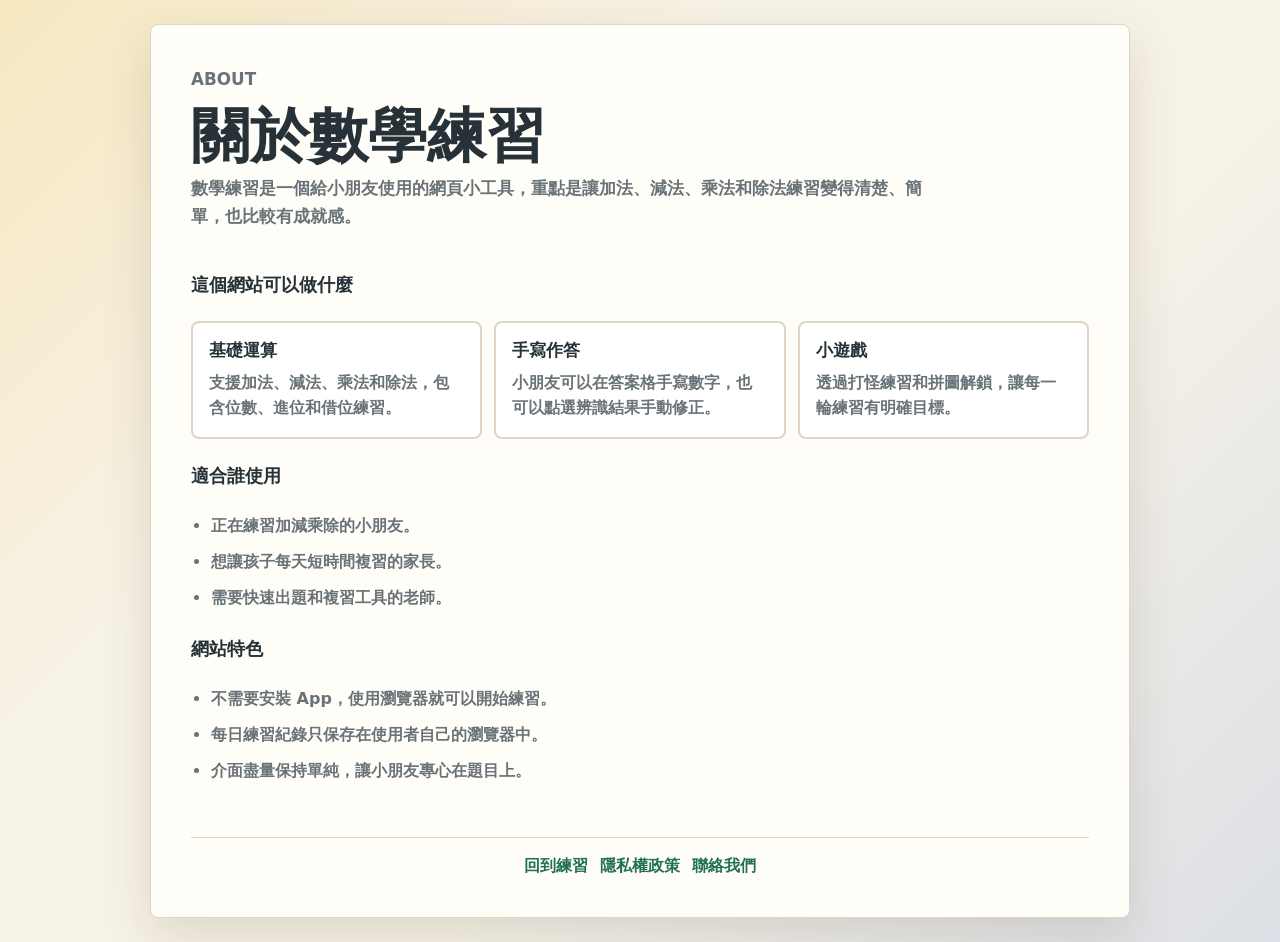
==== about.html @ b7ae51c9 "Prepare site for AdSense review" ====
<!doctype html>
<html lang="zh-Hant">
  <head>
    <meta charset="utf-8" />
    <meta name="viewport" content="width=device-width, initial-scale=1" />
    <title>關於｜數學練習</title>
    <link rel="stylesheet" href="style.css" />
  </head>
  <body>
    <main class="app-shell">
      <section class="practice-panel content-panel">
        <header class="page-header">
          <p class="eyebrow">About</p>
          <h1>關於數學練習</h1>
          <p>
            數學練習是一個給小朋友使用的網頁小工具，重點是讓加法、減法、乘法和除法練習變得清楚、簡單，也比較有成就感。
          </p>
        </header>

        <section class="content-section">
          <h2>這個網站可以做什麼</h2>
          <div class="info-grid">
            <div class="info-card">
              <strong>基礎運算</strong>
              <span>支援加法、減法、乘法和除法，包含位數、進位和借位練習。</span>
            </div>
            <div class="info-card">
              <strong>手寫作答</strong>
              <span>小朋友可以在答案格手寫數字，也可以點選辨識結果手動修正。</span>
            </div>
            <div class="info-card">
              <strong>小遊戲</strong>
              <span>透過打怪練習和拼圖解鎖，讓每一輪練習有明確目標。</span>
            </div>
          </div>
        </section>

        <section class="content-section">
          <h2>適合誰使用</h2>
          <ul>
            <li>正在練習加減乘除的小朋友。</li>
            <li>想讓孩子每天短時間複習的家長。</li>
            <li>需要快速出題和複習工具的老師。</li>
          </ul>
        </section>

        <section class="content-section">
          <h2>網站特色</h2>
          <ul>
            <li>不需要安裝 App，使用瀏覽器就可以開始練習。</li>
            <li>每日練習紀錄只保存在使用者自己的瀏覽器中。</li>
            <li>介面盡量保持單純，讓小朋友專心在題目上。</li>
          </ul>
        </section>

        <footer class="site-footer">
          <a href="index.html">回到練習</a>
          <a href="privacy.html">隱私權政策</a>
          <a href="contact.html">聯絡我們</a>
        </footer>
      </section>
    </main>
  </body>
</html>
---- style.css ----
:root {
  color-scheme: light;
  --bg: #f7f2e7;
  --panel: #fffdf8;
  --ink: #263238;
  --muted: #6a7378;
  --line: #dfd5c4;
  --green: #2f8f6f;
  --green-dark: #227157;
  --coral: #e96f55;
  --yellow: #f7c948;
  --blue: #4c7bd9;
  --shadow: 0 18px 50px rgba(63, 49, 28, 0.14);
  font-family: "Segoe UI", system-ui, -apple-system, BlinkMacSystemFont, sans-serif;
}

* {
  box-sizing: border-box;
}

body {
  margin: 0;
  min-height: 100vh;
  background:
    linear-gradient(135deg, rgba(247, 201, 72, 0.24), transparent 34%),
    linear-gradient(315deg, rgba(76, 123, 217, 0.16), transparent 38%),
    var(--bg);
  color: var(--ink);
}

button,
input {
  font: inherit;
}

.app-shell {
  min-height: 100vh;
  display: grid;
  place-items: center;
  padding: 24px;
}

.practice-panel {
  width: min(980px, 100%);
  background: var(--panel);
  border: 1px solid var(--line);
  border-radius: 8px;
  box-shadow: var(--shadow);
  padding: clamp(20px, 4vw, 40px);
}

.content-panel {
  display: grid;
  gap: 24px;
}

.topbar {
  display: flex;
  align-items: flex-start;
  justify-content: space-between;
  gap: 16px;
  margin-bottom: 28px;
}

.top-actions {
  display: grid;
  justify-items: end;
  gap: 8px;
}

.eyebrow {
  margin: 0 0 4px;
  color: var(--green);
  font-weight: 800;
  text-transform: uppercase;
  letter-spacing: 0;
  font-size: 0.82rem;
}

h1,
h2,
p {
  margin-top: 0;
}

h1 {
  margin-bottom: 0;
  font-size: clamp(2rem, 7vw, 4.5rem);
  line-height: 0.95;
}

h2 {
  margin-bottom: 12px;
  font-size: 1.15rem;
}

h3 {
  margin: 0 0 8px;
  font-size: 1rem;
}

.stars {
  min-width: 128px;
  min-height: 36px;
  color: var(--yellow);
  font-size: 1.45rem;
  font-weight: 900;
  text-align: right;
  text-shadow: 0 1px 0 rgba(0, 0, 0, 0.08);
}

.setup-view,
.settings-view,
.quiz-view,
.puzzle-view,
.recite-view,
.result-view {
  display: grid;
  gap: 24px;
}

.field-group {
  display: grid;
  gap: 12px;
}

.mode-grid,
.mini-game-grid,
.segmented,
.times-grid {
  display: grid;
  gap: 8px;
}

.mode-grid {
  grid-template-columns: repeat(4, minmax(0, 1fr));
  gap: 12px;
}

.mini-game-grid {
  grid-template-columns: repeat(2, minmax(0, 1fr));
  gap: 12px;
}

.segmented {
  grid-template-columns: repeat(3, minmax(0, 1fr));
}

.two-options {
  grid-template-columns: repeat(3, minmax(0, 1fr));
}

.mini-operation-options {
  grid-template-columns: repeat(4, minmax(0, 1fr));
}

.times-grid {
  grid-template-columns: repeat(9, minmax(0, 1fr));
}

.mode-card,
.segmented label,
.times-grid label,
.option-card {
  cursor: pointer;
  border: 2px solid var(--line);
  background: #ffffff;
  border-radius: 8px;
  transition:
    border-color 140ms ease,
    transform 140ms ease,
    box-shadow 140ms ease;
}

.mode-card {
  min-height: 116px;
  display: grid;
  grid-template-columns: auto 1fr;
  align-content: center;
  align-items: center;
  column-gap: 14px;
  row-gap: 4px;
  padding: 18px;
}

.game-mode-card {
  grid-column: 1 / -1;
}

.mode-symbol {
  grid-row: span 2;
  width: 58px;
  min-height: 58px;
  display: grid;
  place-items: center;
  border-radius: 999px;
  background: #fff6df;
  color: var(--green);
  font-size: 1.75rem;
  font-weight: 950;
  line-height: 1;
}

.mode-card span {
  font-size: 1.2rem;
  font-weight: 950;
}

.mode-card small {
  color: var(--muted);
  font-weight: 800;
}

.segmented label,
.times-grid label {
  min-height: 48px;
  display: grid;
  place-items: center;
  padding: 8px;
  font-weight: 800;
}

.mode-card input,
.segmented input,
.times-grid input,
.option-card input {
  position: absolute;
  opacity: 0;
  pointer-events: none;
}

.mode-card:has(input:checked),
.segmented label:has(input:checked),
.times-grid label:has(input:checked),
.option-card:has(input:checked) {
  border-color: var(--green);
  box-shadow: 0 8px 20px rgba(47, 143, 111, 0.14);
}

.mode-card:hover,
.segmented label:hover,
.times-grid label:hover,
.option-card:hover {
  transform: translateY(-1px);
}

.wide-option {
  grid-column: span 2;
  min-width: 0;
}

.option-grid {
  display: grid;
  grid-template-columns: repeat(4, minmax(0, 1fr));
  gap: 12px;
}

.option-card {
  min-height: 92px;
  display: grid;
  align-content: center;
  gap: 4px;
  padding: 16px;
}

.option-card span {
  font-size: 1.05rem;
  font-weight: 900;
}

.option-card small {
  color: var(--muted);
  font-weight: 700;
}

.difficulty-grid,
.settings-grid {
  display: grid;
  grid-template-columns: 1fr;
  gap: 12px;
}

.toggle-card {
  min-height: 86px;
  display: grid;
  align-content: center;
  gap: 4px;
  cursor: pointer;
  border: 2px solid var(--line);
  border-radius: 8px;
  padding: 14px 16px;
  background: #ffffff;
}

.toggle-card > input {
  position: absolute;
  opacity: 0;
  pointer-events: none;
}

.toggle-card:has(input:checked) {
  border-color: var(--green);
  box-shadow: 0 8px 20px rgba(47, 143, 111, 0.14);
}

.toggle-card span {
  font-size: 1.05rem;
  font-weight: 950;
}

.toggle-card small {
  color: var(--muted);
  font-weight: 800;
}

.time-input {
  width: 78px;
  min-height: 34px;
  border: 2px solid var(--line);
  border-radius: 8px;
  padding: 0 8px;
  background: #ffffff;
  color: var(--ink);
  font-weight: 950;
  text-align: center;
}

.settings-header {
  display: flex;
  align-items: center;
  justify-content: space-between;
  gap: 12px;
}

.settings-header h2 {
  margin-bottom: 0;
}

.version-card {
  min-height: 76px;
  display: grid;
  grid-template-columns: 1fr auto;
  align-items: center;
  gap: 12px;
  border: 2px solid var(--line);
  border-radius: 8px;
  padding: 14px 16px;
  background: #ffffff;
}

.version-card span {
  color: var(--muted);
  font-weight: 900;
}

.version-card strong {
  color: var(--green);
  font-size: 1.2rem;
}

.daily-card {
  display: grid;
  gap: 8px;
  border: 2px solid rgba(76, 123, 217, 0.24);
  border-radius: 8px;
  padding: 14px 16px;
  background: rgba(76, 123, 217, 0.06);
}

.daily-card h2 {
  margin-bottom: 0;
}

#dailySummary {
  color: var(--muted);
  font-weight: 850;
}

.daily-empty {
  display: grid;
  gap: 4px;
}

.daily-empty strong {
  color: var(--ink);
  font-size: 1.08rem;
}

.daily-empty span {
  color: var(--muted);
}

.daily-stats {
  display: grid;
  grid-template-columns: repeat(3, minmax(0, 1fr));
  gap: 8px;
}

.daily-stats div {
  min-height: 78px;
  display: grid;
  place-items: center;
  gap: 2px;
  border-radius: 8px;
  background: #ffffff;
  border: 1px solid rgba(76, 123, 217, 0.18);
}

.daily-stats strong {
  color: var(--blue);
  font-size: clamp(1.8rem, 6vw, 2.4rem);
  line-height: 1;
}

.daily-stats span {
  color: var(--muted);
  font-size: 0.82rem;
  font-weight: 900;
}

.primary-button,
.secondary-button {
  min-height: 52px;
  border: 0;
  border-radius: 8px;
  padding: 0 20px;
  font-weight: 900;
  cursor: pointer;
}

.primary-button {
  background: var(--green);
  color: white;
}

.primary-button:hover {
  background: var(--green-dark);
}

.secondary-button {
  background: #f0e7d7;
  color: var(--ink);
}

.secondary-button:disabled,
.primary-button:disabled {
  cursor: not-allowed;
  opacity: 0.56;
}

.compact-button {
  min-height: 42px;
  padding: 0 14px;
}

.quiz-actions {
  display: flex;
  justify-content: flex-end;
}

.recite-header {
  display: flex;
  align-items: center;
  justify-content: space-between;
  gap: 12px;
}

.recite-switcher {
  display: flex;
  gap: 8px;
}

.recite-card {
  display: grid;
  gap: 18px;
  border: 2px solid var(--line);
  border-radius: 8px;
  padding: clamp(16px, 4vw, 32px);
  background: #ffffff;
}

.recite-card h2 {
  margin-bottom: 0;
  font-size: clamp(1.8rem, 5vw, 3rem);
}

.recite-list {
  display: grid;
  gap: 8px;
}

.recite-row {
  min-height: 64px;
  display: grid;
  grid-template-columns: 1fr auto;
  align-items: center;
  gap: 16px;
  border: 2px solid var(--line);
  border-radius: 8px;
  padding: 10px 18px;
  background: #fffdf8;
  font-size: clamp(1.6rem, 5vw, 2.6rem);
  font-weight: 950;
}

.recite-row strong {
  min-width: 84px;
  color: var(--green);
  text-align: right;
}

.recite-row .hidden-answer {
  color: var(--coral);
}

.progress-row {
  display: flex;
  justify-content: space-between;
  gap: 16px;
  color: var(--muted);
  font-weight: 800;
}

.timer-text {
  color: var(--coral);
}

.progress-bar {
  height: 12px;
  overflow: hidden;
  background: #ece2d1;
  border-radius: 999px;
}

#progressFill {
  width: 0%;
  height: 100%;
  background: var(--blue);
  transition: width 180ms ease;
}

.question-card {
  display: grid;
  gap: 20px;
  padding: clamp(14px, 3vw, 28px);
  background: #ffffff;
  border: 1px solid var(--line);
  border-radius: 8px;
}

.question {
  min-height: 520px;
  display: grid;
  place-items: center;
  text-align: center;
  font-size: clamp(2.2rem, 9vw, 5rem);
  font-weight: 950;
  line-height: 1;
}

.monster-view {
  display: grid;
  gap: 18px;
}

.puzzle-view {
  display: grid;
  gap: 18px;
}

.monster-hud {
  display: flex;
  justify-content: space-between;
  gap: 16px;
  color: var(--muted);
  font-weight: 900;
}

.puzzle-hud {
  display: flex;
  justify-content: space-between;
  gap: 16px;
  color: var(--muted);
  font-weight: 900;
}

.monster-card {
  display: grid;
  gap: 20px;
  border: 2px solid var(--line);
  border-radius: 8px;
  padding: clamp(16px, 4vw, 30px);
  background: #ffffff;
}

.puzzle-card {
  display: grid;
  gap: 18px;
  border: 2px solid var(--line);
  border-radius: 8px;
  padding: clamp(16px, 4vw, 30px);
  background: #ffffff;
}

.puzzle-board {
  width: min(420px, 100%);
  justify-self: center;
  display: grid;
  grid-template-columns: repeat(3, minmax(0, 1fr));
  gap: 4px;
  padding: 6px;
  border-radius: 8px;
  background: #f0e7d7;
}

.puzzle-piece {
  aspect-ratio: 1;
  display: grid;
  place-items: center;
  border: 2px dashed rgba(38, 50, 56, 0.22);
  border-radius: 8px;
  background: #fffdf8;
  color: var(--muted);
  font-size: clamp(2rem, 10vw, 3.2rem);
  font-weight: 950;
  transition:
    transform 160ms ease,
    border-color 160ms ease,
    background 160ms ease;
}

.puzzle-piece.unlocked {
  border-style: solid;
  border-color: rgba(38, 50, 56, 0.28);
  background-image: var(--puzzle-image);
  background-size: 300% 300%;
  background-position: var(--piece-position);
  background-repeat: no-repeat;
  transform: scale(1.02);
}

.puzzle-question {
  text-align: center;
  font-size: clamp(2.4rem, 8vw, 4.8rem);
  font-weight: 950;
  line-height: 1;
}

.monster-scene {
  display: grid;
  justify-items: center;
  gap: 12px;
}

.monster {
  width: min(180px, 42vw);
  aspect-ratio: 1;
  display: grid;
  place-items: center;
  border: 6px solid var(--ink);
  border-radius: 24px 24px 42px 42px;
  background: #fff6df;
  color: var(--ink);
  font-size: clamp(3rem, 12vw, 5.4rem);
  font-weight: 950;
  transition:
    transform 160ms ease,
    background 160ms ease;
}

.monster.hit {
  background: rgba(47, 143, 111, 0.16);
  transform: translateY(-8px) rotate(-4deg);
}

.monster.miss {
  background: rgba(233, 111, 85, 0.16);
  transform: translateX(6px) rotate(3deg);
}

.monster-health {
  width: min(420px, 100%);
  height: 16px;
  overflow: hidden;
  border-radius: 999px;
  background: #f0e7d7;
}

#monsterHealthFill {
  width: 100%;
  height: 100%;
  background: var(--coral);
  transition: width 180ms ease;
}

.monster-question {
  text-align: center;
  font-size: clamp(2.7rem, 9vw, 5.4rem);
  font-weight: 950;
  line-height: 1;
}

.choice-grid {
  display: grid;
  grid-template-columns: repeat(2, minmax(0, 1fr));
  gap: 12px;
}

.choice-grid button {
  min-height: 76px;
  border: 2px solid var(--line);
  border-radius: 8px;
  background: #fffdf8;
  color: var(--ink);
  font-size: clamp(1.8rem, 6vw, 3rem);
  font-weight: 950;
  cursor: pointer;
}

.choice-grid button:hover {
  border-color: var(--green);
  box-shadow: 0 8px 20px rgba(47, 143, 111, 0.14);
}

.worksheet {
  position: relative;
  --cell-size: clamp(82px, 12vw, 120px);
  --operator-col: 58px;
  width: min(760px, 100%);
  display: grid;
  grid-template-columns: var(--operator-col) repeat(var(--columns), var(--cell-size));
  gap: 10px;
  justify-content: center;
  justify-self: center;
  align-items: end;
  font-variant-numeric: tabular-nums;
  margin-bottom: 54px;
}

.worksheet-row {
  display: contents;
}

.worksheet-cell {
  min-height: 76px;
  display: grid;
  place-items: center;
}

.worksheet-spacer {
  min-height: 1px;
}

.operator {
  color: var(--ink);
  font-size: clamp(2rem, 7vw, 4.5rem);
  line-height: 1;
}

.digit {
  width: 100%;
  text-align: center;
}

.carry-canvas,
.answer-canvas,
.scratch-canvas {
  width: 100%;
  border: 2px solid var(--line);
  border-radius: 8px;
  background: #ffffff;
  touch-action: none;
}

.carry-canvas {
  aspect-ratio: 1;
  min-height: 58px;
  border-style: dashed;
}

.answer-canvas {
  aspect-ratio: 1;
  min-height: 102px;
}

.scratch-canvas {
  aspect-ratio: 1.2;
  min-height: 96px;
  border-style: dashed;
}

.long-division-scratch .scratch-canvas {
  background:
    linear-gradient(90deg, transparent 49%, rgba(76, 123, 217, 0.18) 49%, rgba(76, 123, 217, 0.18) 51%, transparent 51%),
    #ffffff;
}

.preview-cell {
  min-height: 34px;
  border: 0;
  background: transparent;
  color: var(--blue);
  font-size: 1.35rem;
  font-weight: 950;
  line-height: 1;
  cursor: pointer;
  display: grid;
  gap: 2px;
  place-items: center;
}

.preview-cell::after {
  content: "點我改";
  color: var(--muted);
  font-size: 0.72rem;
  font-weight: 800;
}

.preview-cell.empty {
  color: var(--muted);
  opacity: 0.35;
}

.preview-cell.empty::after {
  content: "辨識";
}

.preview-cell.manual {
  color: var(--green);
}

.preview-cell.manual::after {
  content: "已修改";
  color: var(--green);
}

.digit-chooser {
  position: absolute;
  left: 50%;
  bottom: -58px;
  z-index: 4;
  width: min(420px, calc(100% - 20px));
  display: grid;
  grid-template-columns: repeat(10, minmax(0, 1fr));
  gap: 6px;
  padding: 8px;
  border: 2px solid var(--line);
  border-radius: 8px;
  background: #fffaf0;
  box-shadow: 0 10px 28px rgba(63, 49, 28, 0.16);
  transform: translateX(-50%);
}

.digit-chooser button {
  min-height: 38px;
  border: 0;
  border-radius: 6px;
  background: #ffffff;
  color: var(--ink);
  font-size: 1rem;
  font-weight: 950;
  cursor: pointer;
}

.digit-chooser button:hover {
  background: #f0e7d7;
}

.worksheet-line {
  grid-column: 1 / -1;
  height: 8px;
  border-top: 6px solid var(--ink);
  border-radius: 999px;
}

.horizontal-question {
  position: relative;
  width: min(760px, 100%);
  display: grid;
  gap: 22px;
  justify-items: center;
  margin-bottom: 54px;
}

.horizontal-equation {
  font-size: clamp(3rem, 10vw, 5.8rem);
  font-weight: 950;
  line-height: 1;
  text-align: center;
}

.horizontal-answer {
  width: min(420px, 100%);
  display: grid;
  grid-template-columns: repeat(var(--columns), minmax(86px, 1fr));
  gap: 10px;
}

.horizontal-answer .answer-canvas {
  min-height: 118px;
}

.horizontal-answer .preview-cell {
  min-height: 44px;
}

.long-division-question {
  position: relative;
  width: min(760px, 100%);
  display: grid;
  justify-items: center;
  margin-bottom: 54px;
}

.long-division-grid {
  display: grid;
  grid-template-columns: auto auto;
  gap: 10px 14px;
  align-items: end;
}

.long-division-spacer {
  min-width: 64px;
}

.long-division-answer {
  display: grid;
  grid-template-columns: repeat(var(--columns), minmax(96px, 1fr));
  gap: 10px;
}

.long-division-placeholder {
  min-height: 1px;
}

.long-division-answer .answer-canvas {
  min-height: 120px;
}

.long-division-answer .preview-cell {
  min-height: 44px;
}

.long-division-scratch {
  width: 100%;
  display: grid;
  grid-template-columns: repeat(var(--columns), minmax(0, 1fr));
  gap: 10px;
  margin-top: 8px;
}

.long-divisor {
  min-width: 64px;
  display: grid;
  place-items: center;
  font-size: clamp(3rem, 9vw, 5.2rem);
  font-weight: 950;
  line-height: 1;
}

.long-dividend {
  width: 100%;
  min-width: 0;
  display: grid;
  grid-template-columns: repeat(var(--columns), minmax(96px, 1fr));
  gap: 10px;
  border-top: 6px solid var(--ink);
  border-left: 6px solid var(--ink);
  border-top-left-radius: 8px;
  padding: 16px 0 12px;
  text-align: center;
  font-size: clamp(3rem, 9vw, 5.2rem);
  font-weight: 950;
  line-height: 1;
}

.long-dividend-digit {
  display: grid;
  place-items: center;
  border-left: 1px dashed rgba(76, 123, 217, 0.18);
}

.long-dividend-digit:first-child {
  border-left: 0;
}

#answerForm {
  display: grid;
  grid-template-columns: 1fr 1fr;
  gap: 10px;
  align-items: center;
}

.feedback {
  min-height: 0;
  margin: 0;
  font-weight: 900;
  color: var(--muted);
}

.feedback-card {
  display: grid;
  place-items: center;
  min-height: 96px;
  border: 2px solid currentColor;
  border-radius: 8px;
  padding: 18px;
  text-align: center;
  font-size: clamp(1.7rem, 5vw, 2.7rem);
  line-height: 1.2;
}

.feedback.correct {
  color: var(--green);
  background: rgba(47, 143, 111, 0.08);
}

.feedback.wrong {
  color: var(--coral);
  background: rgba(233, 111, 85, 0.08);
}

.result-view {
  text-align: center;
  place-items: center;
}

.result-score {
  color: var(--green);
  font-size: clamp(3rem, 12vw, 6rem);
  font-weight: 950;
  line-height: 1;
}

.result-view p {
  color: var(--muted);
  font-size: 1.15rem;
  font-weight: 800;
}

.review-panel {
  width: min(720px, 100%);
  display: grid;
  gap: 12px;
  text-align: left;
}

.review-panel h2 {
  margin-bottom: 0;
}

.review-list {
  display: grid;
  gap: 8px;
}

.review-row {
  display: grid;
  grid-template-columns: auto 1fr;
  gap: 4px 12px;
  align-items: center;
  border: 2px solid var(--line);
  border-radius: 8px;
  padding: 12px;
  background: #ffffff;
}

.review-row span {
  color: var(--muted);
  font-weight: 900;
}

.review-row strong {
  font-size: 1.15rem;
}

.review-row small {
  grid-column: 2;
  color: var(--muted);
  font-weight: 800;
}

.review-row.correct {
  border-color: rgba(47, 143, 111, 0.35);
}

.review-row.wrong {
  border-color: rgba(233, 111, 85, 0.45);
}

.review-row.wrong small {
  color: var(--coral);
}

.result-actions {
  display: flex;
  gap: 12px;
  flex-wrap: wrap;
  justify-content: center;
}

.site-footer {
  display: flex;
  gap: 12px;
  flex-wrap: wrap;
  justify-content: center;
  margin-top: 28px;
  padding-top: 18px;
  border-top: 1px solid var(--line);
}

.site-footer a,
.text-link {
  color: var(--green-dark);
  font-weight: 900;
  text-decoration: none;
}

.site-footer a:hover,
.text-link:hover {
  text-decoration: underline;
}

.page-header {
  display: grid;
  gap: 10px;
}

.page-header h1 {
  font-size: clamp(2rem, 6vw, 3.7rem);
}

.page-header p {
  max-width: 760px;
  color: var(--muted);
  font-size: 1.05rem;
  font-weight: 750;
  line-height: 1.7;
}

.content-section {
  display: grid;
  gap: 12px;
}

.content-section p,
.content-section li {
  color: var(--muted);
  font-weight: 720;
  line-height: 1.75;
}

.content-section ul {
  display: grid;
  gap: 8px;
  margin: 0;
  padding-left: 1.25rem;
}

.info-grid {
  display: grid;
  grid-template-columns: repeat(3, minmax(0, 1fr));
  gap: 12px;
}

.info-card {
  display: grid;
  gap: 8px;
  border: 2px solid var(--line);
  border-radius: 8px;
  padding: 16px;
  background: #ffffff;
}

.info-card strong {
  color: var(--ink);
  font-size: 1.05rem;
}

.info-card span {
  color: var(--muted);
  font-weight: 720;
  line-height: 1.6;
}

@media (max-width: 720px) {
  .app-shell {
    padding: 8px;
  }

  .practice-panel {
    padding: 12px;
  }

  .topbar {
    align-items: stretch;
    flex-direction: column;
  }

  .top-actions {
    justify-items: stretch;
  }

  .stars {
    text-align: left;
  }

  .quiz-actions {
    justify-content: stretch;
  }

  .quiz-actions .secondary-button {
    width: 100%;
  }

  .segmented,
  .mode-grid,
  .mini-game-grid,
  .times-grid,
  .option-grid,
  .difficulty-grid,
  .settings-grid {
    grid-template-columns: repeat(2, minmax(0, 1fr));
  }

  .game-mode-card {
    grid-column: auto;
  }

  .choice-grid {
    grid-template-columns: 1fr;
  }

  .question-card {
    padding: 6px;
  }

  .question {
    min-height: 560px;
    font-size: clamp(3.4rem, 16vw, 5.2rem);
  }

  .worksheet {
    --operator-col: 34px;
    --cell-size: 88px;
    width: 100%;
    gap: 6px;
  }

  .worksheet.columns-1 {
    --cell-size: min(190px, 48vw);
  }

  .worksheet.columns-2 {
    --cell-size: min(150px, 38vw);
  }

  .worksheet.columns-3 {
    --cell-size: min(118px, 29vw);
  }

  .worksheet.columns-4 {
    --cell-size: min(91px, 22vw);
  }

  .worksheet.columns-5 {
    --cell-size: min(72px, 17vw);
  }

  .worksheet-cell {
    min-height: 74px;
  }

  .carry-canvas {
    min-height: 76px;
  }

  .answer-canvas {
    min-height: 112px;
  }

  .scratch-canvas {
    min-height: 86px;
  }

  .preview-cell {
    min-height: 42px;
    font-size: 1.55rem;
  }

  .digit-chooser {
    grid-template-columns: repeat(5, minmax(0, 1fr));
  }

  .horizontal-answer,
  .long-division-answer,
  .long-dividend {
    grid-template-columns: repeat(var(--columns), minmax(92px, 1fr));
  }

  .long-division-grid {
    gap: 8px 10px;
  }

  .long-division-spacer,
  .long-divisor {
    min-width: 48px;
  }

  .long-dividend {
    min-width: 0;
    padding: 14px 0 10px;
  }

  .long-division-scratch {
    width: min(520px, 100%);
    gap: 8px;
  }
}

@media (min-width: 721px) and (max-width: 900px) {
  .app-shell {
    padding: 12px;
  }

  .practice-panel {
    padding: 18px;
  }

  .question-card {
    padding: 10px;
  }

  .question {
    min-height: 640px;
    font-size: clamp(4rem, 10vw, 5.6rem);
  }

  .worksheet {
    --operator-col: 44px;
    --cell-size: 100px;
    width: 100%;
    gap: 8px;
  }

  .worksheet.columns-1 {
    --cell-size: min(220px, 40vw);
  }

  .worksheet.columns-2 {
    --cell-size: min(180px, 28vw);
  }

  .worksheet.columns-3 {
    --cell-size: min(150px, 21vw);
  }

  .worksheet.columns-4 {
    --cell-size: min(118px, 16vw);
  }

  .worksheet.columns-5 {
    --cell-size: min(94px, 12vw);
  }

  .worksheet-cell {
    min-height: 92px;
  }

  .carry-canvas {
    min-height: 88px;
  }

  .answer-canvas {
    min-height: 132px;
  }

  .scratch-canvas {
    min-height: 104px;
  }

  .preview-cell {
    min-height: 46px;
    font-size: 1.7rem;
  }

  .horizontal-answer,
  .long-division-answer,
  .long-dividend {
    grid-template-columns: repeat(var(--columns), minmax(116px, 1fr));
  }

  .long-dividend {
    min-width: 0;
  }

  .long-division-scratch {
    width: min(560px, 100%);
  }
}

@media (max-width: 420px) {
  .app-shell {
    padding: 6px;
  }

  .practice-panel {
    padding: 6px;
  }

  .question-card {
    gap: 14px;
    margin-left: -4px;
    margin-right: -4px;
    padding: 4px 2px;
  }

  .segmented,
  .mode-grid,
  .mini-game-grid,
  .times-grid,
  .option-grid,
  .difficulty-grid,
  .settings-grid {
    grid-template-columns: 1fr;
  }

  .monster-hud,
  .puzzle-hud {
    display: grid;
  }

  .daily-stats {
    grid-template-columns: 1fr;
  }

  .choice-grid button {
    min-height: 64px;
  }

  .recite-header,
  .recite-switcher,
  .settings-header {
    display: grid;
    grid-template-columns: 1fr;
  }

  .recite-row {
    min-height: 58px;
    padding: 8px 12px;
  }

  .recite-row strong {
    min-width: 54px;
  }

  .info-grid {
    grid-template-columns: 1fr;
  }

  .mode-card {
    grid-template-columns: auto 1fr;
  }

  .mode-symbol {
    width: 52px;
    min-height: 52px;
    font-size: 1.55rem;
  }

  .worksheet {
    --operator-col: 26px;
    --cell-size: 74px;
    width: 100%;
    gap: 4px;
  }

  .worksheet.columns-1 {
    --cell-size: min(200px, 52vw);
  }

  .worksheet.columns-2 {
    --cell-size: min(154px, 39vw);
  }

  .worksheet.columns-3 {
    --cell-size: min(122px, 30vw);
  }

  .worksheet.columns-4 {
    --cell-size: min(91px, 22vw);
  }

  .worksheet.columns-5 {
    --cell-size: min(72px, 17vw);
  }

  .question {
    min-height: 540px;
    font-size: clamp(3.5rem, 17vw, 5rem);
  }

  .worksheet-cell {
    min-height: 68px;
  }

  .carry-canvas {
    min-height: 72px;
  }

  .answer-canvas {
    min-height: 112px;
  }

  .scratch-canvas {
    min-height: 74px;
  }

  .preview-cell {
    min-height: 40px;
    font-size: 1.5rem;
  }

  .digit-chooser {
    grid-template-columns: repeat(5, minmax(0, 1fr));
  }

  .horizontal-equation {
    font-size: clamp(2.7rem, 13vw, 4rem);
  }

  .horizontal-answer,
  .long-division-answer,
  .long-dividend {
    grid-template-columns: repeat(var(--columns), minmax(78px, 1fr));
    gap: 6px;
  }

  .long-division-grid {
    gap: 6px 7px;
  }

  .long-division-spacer,
  .long-divisor {
    min-width: 36px;
  }

  .long-dividend {
    min-width: 0;
    padding: 12px 0 8px;
    border-top-width: 5px;
    border-left-width: 5px;
  }

  .long-division-scratch {
    gap: 6px;
  }
}

.hidden {
  display: none !important;
}
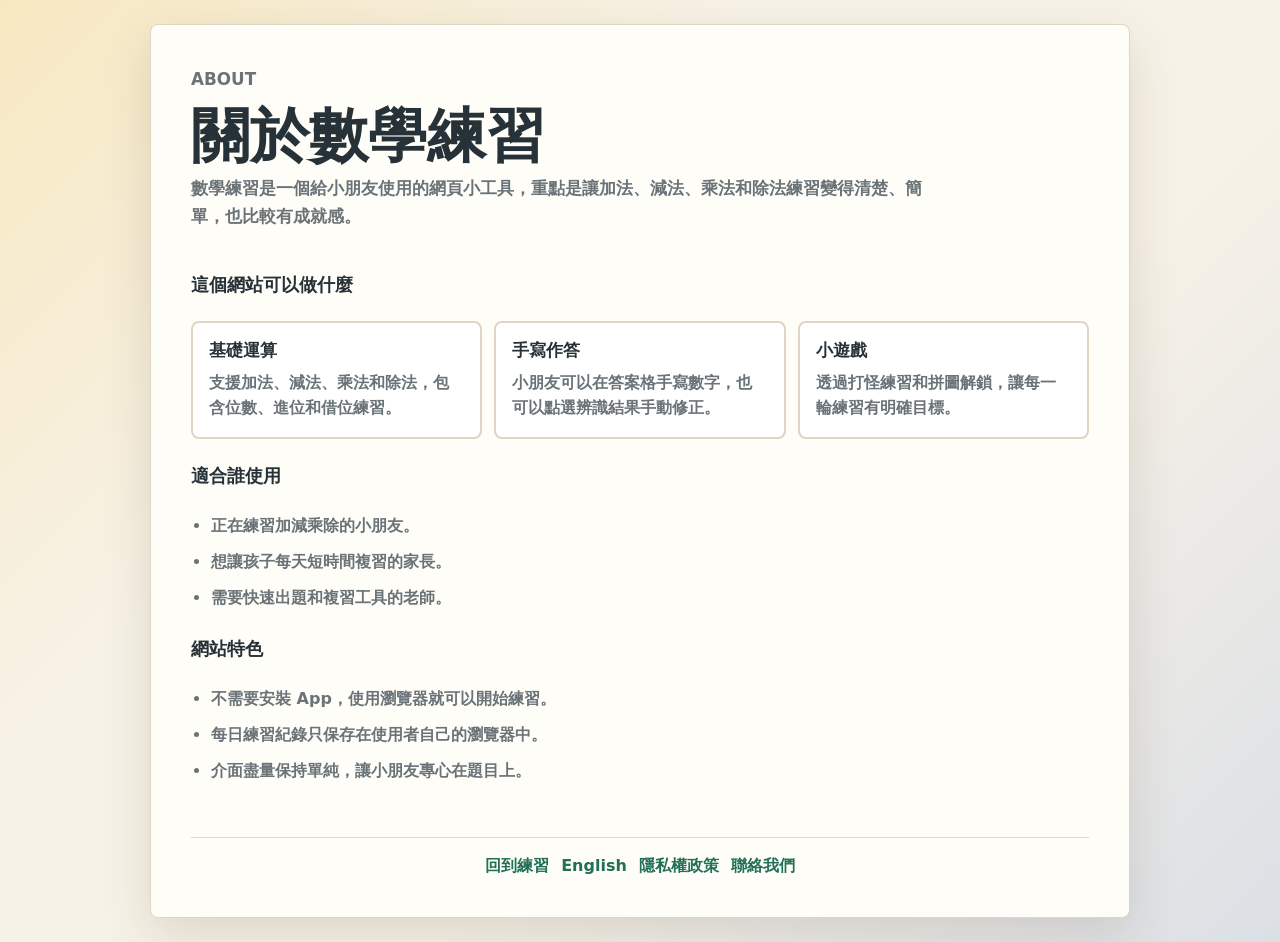
==== commit 0a1c46a8: "Add bilingual language support" ====
--- a/about.html
+++ b/about.html
@@ -55,6 +55,7 @@
 
         <footer class="site-footer">
           <a href="index.html">回到練習</a>
+          <a href="about-en.html">English</a>
           <a href="privacy.html">隱私權政策</a>
           <a href="contact.html">聯絡我們</a>
         </footer>
--- a/style.css
+++ b/style.css
@@ -29,7 +29,8 @@
 }
 
 button,
-input {
+input,
+select {
   font: inherit;
 }
 
@@ -358,6 +359,35 @@
   font-size: 1.2rem;
 }
 
+.select-card {
+  min-height: 86px;
+  display: grid;
+  grid-template-columns: 1fr auto;
+  align-items: center;
+  gap: 12px;
+  border: 2px solid var(--line);
+  border-radius: 8px;
+  padding: 14px 16px;
+  background: #ffffff;
+}
+
+.select-card span {
+  color: var(--ink);
+  font-size: 1.05rem;
+  font-weight: 950;
+}
+
+.select-card select {
+  min-height: 42px;
+  min-width: 150px;
+  border: 2px solid var(--line);
+  border-radius: 8px;
+  padding: 0 10px;
+  background: #fffdf8;
+  color: var(--ink);
+  font-weight: 900;
+}
+
 .daily-card {
   display: grid;
   gap: 8px;
